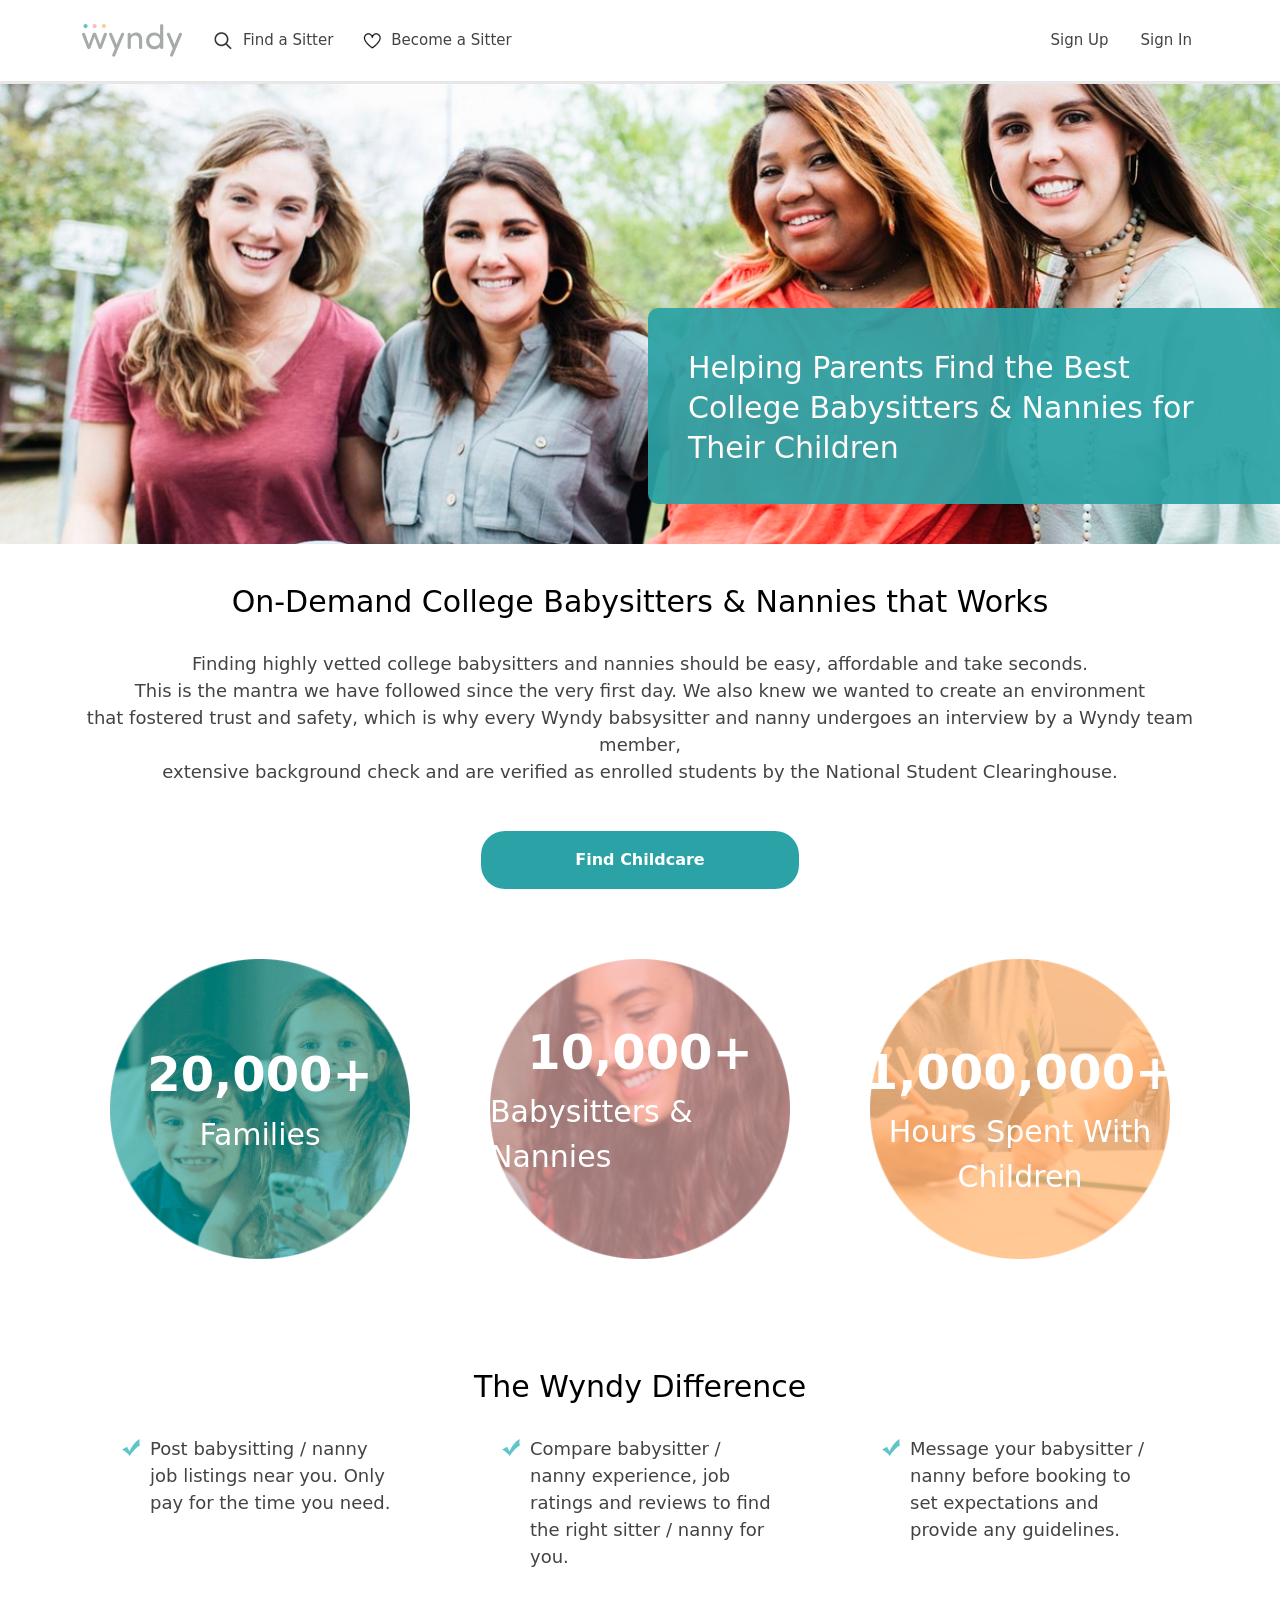
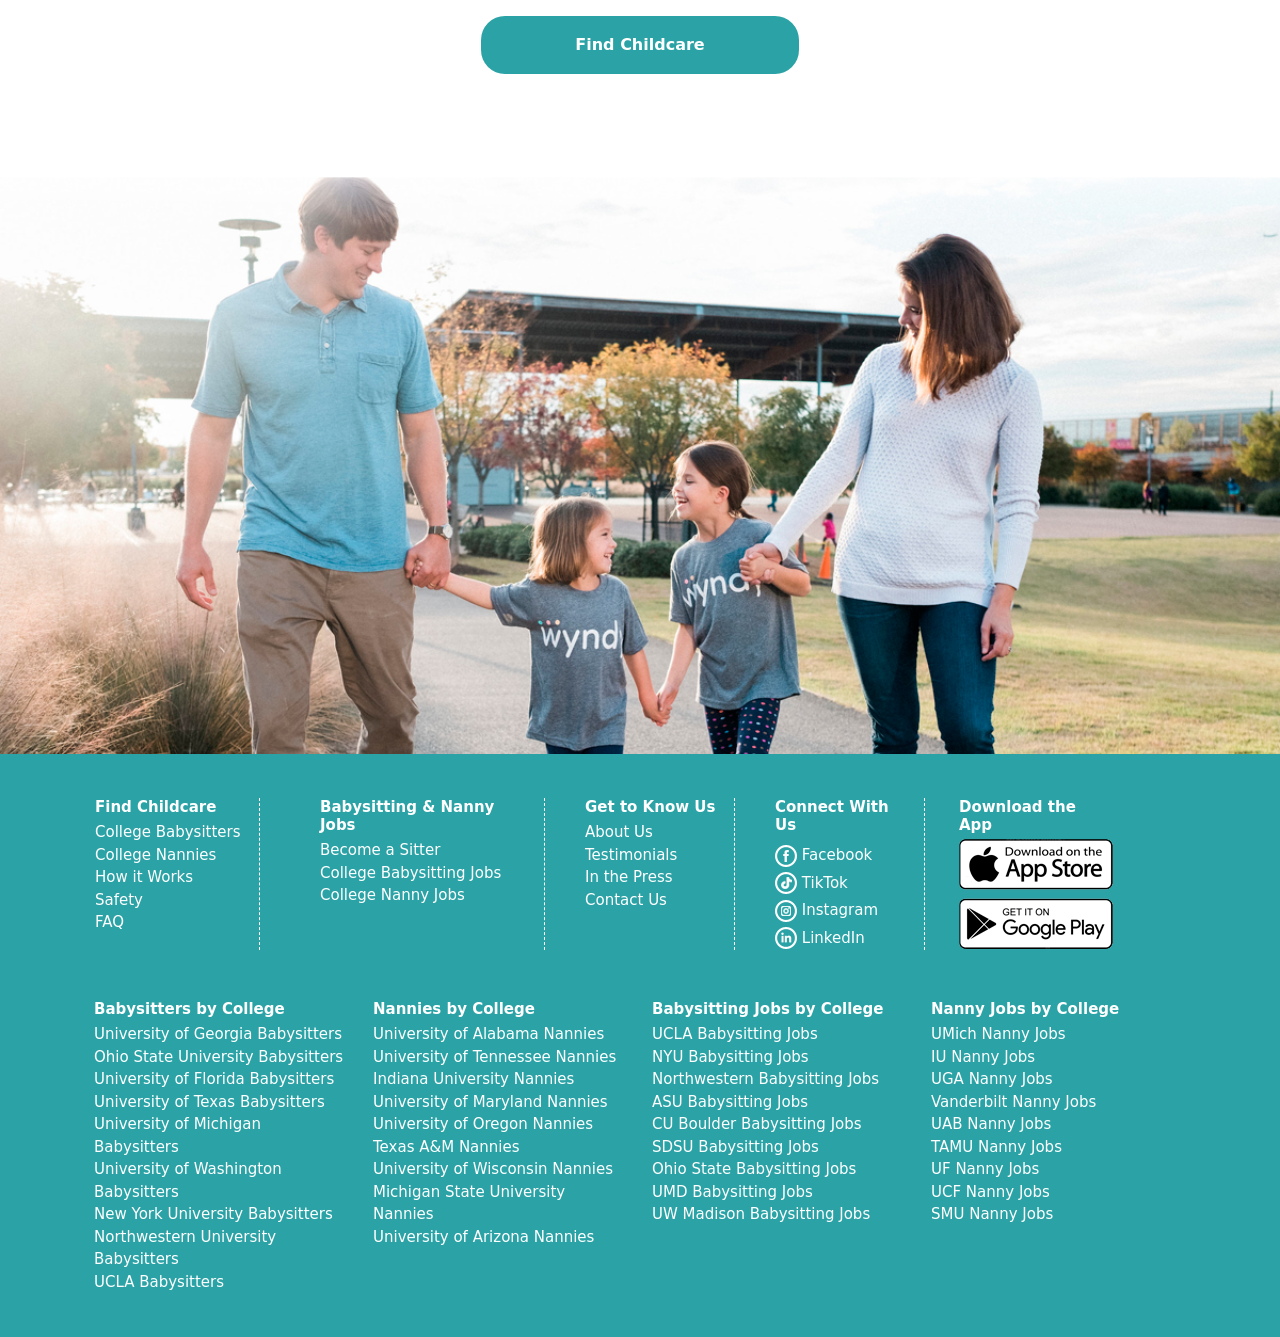
==== index.html @ 2cbefe4d "add index" ====
<!DOCTYPE html>
<html lang="en">
<head>
    <meta charset="UTF-8">
    <meta http-equiv="X-UA-Compatible" content="IE=edge">
    <meta name="viewport" content="width=device-width, initial-scale=1.0">
    <title>Wyndy</title>
    <link href="https://cdn.jsdelivr.net/npm/bootstrap@5.2.3/dist/css/bootstrap.min.css" rel="stylesheet" integrity="sha384-rbsA2VBKQhggwzxH7pPCaAqO46MgnOM80zW1RWuH61DGLwZJEdK2Kadq2F9CUG65" crossorigin="anonymous">
    <link rel="stylesheet" href="./css/header.css">
    <link rel="stylesheet" href="./css/style.css">
    <link rel="stylesheet" href="./css/footer.css">
    <link rel="stylesheet" href="./css/media.css">
</head>
<body>
          <div class="offcanvas offcanvas-end" id="sidebar" tabindex="-1" aria-labelledby="sidebarLabel">
            <div class="offcanvas-header">
              <h5 class="offcanvas-title" id="sidebarLabel"></h5>
              <button type="button" class="btn-close text-reset" data-bs-dismiss="offcanvas" aria-label="Закрыть"></button>
            </div>
            <div class="offcanvas-body">
                <div class="search search_mobil">
                    <a href="">
                        <img src="./images/search.png" alt="">
                        Find a Sitter 
                    </a>
                </div>
                <div class="like like_mobil">
                    <a href="">
                        <img src="./images/like.png" alt="like">
                        Become a Sitter  
                    </a>
                </div>
                <div class="header__right header__right_mobil_modal">
                    <div class="sing__up">
                        <button>Sign Up</button>
                    </div>
                    <div class="sing__in">
                        <button>Sign In</button>
                    </div>
                </div>
            </div>
          </div>
    <header>
        <div class="container">
            <div class="row">
                <div class="col-md-12 ">
                    <div class="header__container">
                        <div class="header__left">
                        <div class="logo"> <a href=""><img src="./images/logo.svg" alt="logo"></a> </div>
                        <div class="search">
                            <a href="">
                                <img src="./images/search.png" alt="">
                                Find a Sitter 
                            </a>
                        </div>
                        <div class="like">
                            <a href="">
                                <img src="./images/like.png" alt="like">
                                Become a Sitter  
                            </a>
                        </div>
                        </div>
                        
                        <div class="header__right">
                            <div class="sing__up">
                                <button>Sign Up</button>
                            </div>
                            <div class="sing__in">
                                <button>Sign In</button>
                            </div>
                        </div>
                        <div class="header__right_mobil">
                            <button class="navbar-toggler " type="button" data-bs-toggle="offcanvas" data-bs-target="#sidebar" aria-controls="sidebar">
                                <span class="navbar-toggler-icon"></span>
                        </div>
                    </div>
                   
                </div>
               
            </div>
        </div>
    </header>
    <div class="hero__container">
        <div class="container">
            <div class="row">
                <div class="col-xl-12">
                    <div class="gren__block">
                        <p>Helping Parents Find the Best College
                            Babysitters & Nannies for Their Children</p>
                    </div>
                </div>
            </div>
        </div>
    </div>
    <div class="main__container">
        <div class="container">
            <div class="row">
                <div class="col-xl-12">
                    <h2>On-Demand College Babysitters & Nannies that Works</h2>
                </div>
                <div class="col-xl-12">
                    <p class="many__text">Finding highly vetted college babysitters and nannies should be easy, affordable and take seconds. <br>
                        This is the mantra we have followed since the very first day. We also knew we wanted to create an environment <br>
                        that fostered trust and safety, which is why every Wyndy babsysitter and nanny undergoes an interview by a Wyndy team member, <br>
                        extensive background check and are verified as enrolled students by the National Student Clearinghouse. 
                        </p>
                </div>
                <div class="col-xl-12 button__position">
                    <button class="main__button">Find Childcare</button>
                </div>
            </div>
        </div>
    </div>
    <div class="circle__container">
        <div class="container">
            <div class="row circle__container_gap">
                <div class="col-md-6 col-lg-4 col-xl-4 center__block">
                    <div class="circle circle_1">
                        <h3>20,000+</h3>
                         <p>Families</p>
                    </div>
                    
                </div>
                <div class="col-md-6 col-lg-4  col-xl-4 center__block">
                    <div class="circle circle_2">
                        <h3>10,000+</h3>
                        <p>Babysitters &
                            Nannies</p>
                    </div>
                    
                </div>
                <div class="col-md-12 col-lg-4  col-xl-4 center__block">
                    <div class="circle circle_3">
                        <h3>1,000,000+</h3>
                        <p>Hours Spent
                            With Children</p>
                    </div>
                    
                </div>
            </div>
        </div>
    </div>
    <div class="wyndy__difference_container">
        <div class="container">
            <div class="row">
                <div class="col-xl-12">
                    <h2>The Wyndy Difference</h2>
                </div>
                <div class="col-12 col-xl-4">
                    <div class="center__block">
                        <div class="wyndy__difference_desc">
                            <div class="desc__img">
                                <img src="./images/Checkmark.svg" alt="">
                            </div>
                            <p>Post babysitting / nanny job listings 
                                near you. Only pay for the time
                                you need.</p>
                        </div>
                    </div>
                    
                </div>
                <div class="col-12 col-xl-4">
                    <div class="center__block">
                        <div class="wyndy__difference_desc">
                            <div class="desc__img">
                                <img src="./images/Checkmark.svg" alt="">
                            </div>
                            <p>Compare babysitter / nanny 
                                experience, job ratings and reviews 
                                to find the right sitter / nanny for you.</p>
                        </div>
                    </div>
                    
                </div>
                <div class="col-12 col-xl-4">
                    <div class="center__block">
                        <div class="wyndy__difference_desc">
                            <div class="desc__img">
                                <img src="./images/Checkmark.svg" alt="">
                            </div>
                            <p>Message your babysitter / nanny 
                                before booking to set expectations 
                                and provide any guidelines.</p>
                        </div>
                    </div>
                    
                </div>
                <div class="col-xl-12 button__position">
                    <button class="main__button">Find Childcare</button>
                </div>
            </div>
        </div>
    </div>
    <div class="big__img_container"></div>
    <footer>
        <div class="container">
                <div class="footer__top">
                    <div class="row">
                        <div class="col-6 col-sm-4 col-md-4 col-lg-2 col-xl-2 footer__block footer__block_first">
                            <h5>Find Childcare</h5>
                            <a href="">College Babysitters</a>
                            <a href="">College Nannies</a>
                            <a href="">How it Works</a>
                            <a href="">Safety</a>
                            <a href="">FAQ</a>
                        </div>
                        <div class="col-6 col-sm-4 col-md-4 col-lg-3 col-xl-3 footer__block footer__block_big">
                            <h5>Babysitting & Nanny Jobs</h5>
                            <a href="">Become a Sitter</a>
                            <a href="">College Babysitting Jobs</a>
                            <a href="">College Nanny Jobs</a>
                        </div>
                        <div class="col-6 col-sm-4 col-md-4 col-lg-2 col-xl-2 footer__block footer__block_mobils">
                            <h5>Get to Know Us</h5>
                            <a href="">About Us</a>
                            <a href="">Testimonials</a>
                            <a href="">In the Press</a>
                            <a href="">Contact Us</a>
                        </div>
                        <div class="col-6 col-sm-4 col-md-4 col-lg-2 col-xl-2 footer__block footer__block_link">
                            <h5>Connect With Us</h5>
                            <a href=""><img src="./images/facebook.png" alt=""> Facebook</a>
                            <a href=""><img src="./images/tikTok.png" alt=""> TikTok</a>
                            <a href=""><img src="./images/instagram.png" alt=""> Instagram</a>
                            <a href=""><img src="./images/linkeDin.png" alt=""> LinkedIn</a>
                        </div>
                        <div class="col-sm-4 col-md-8 col-lg-2 col-xl-2 footer__app">
                            <h5>Download the App</h5>
                            <div class="app__store">
                                <a href=""><img src="./images/appStore.png" alt=""></a>
                                
                            </div>
                            <div class="google__pay">
                                <a href=""><img src="./images/GooglePay.png" alt=""></a>
                            </div>
                        </div>
                    </div>
                    
                </div>
                <div class="footer__bottom">
                    <div class="container">
                        <div class="row">
                            <div class="col-12 col-sm-6 col-md-6 col-lg-3  col-xl-3 footer__bottom_flex">
                                <h5>Babysitters by College</h5>
                                <a href="">University of Georgia Babysitters</a>
                                <a href="">Ohio State University Babysitters</a>
                                <a href="">University of Florida Babysitters</a>
                                <a href="">University of Texas Babysitters</a>
                                <a href="">University of Michigan Babysitters</a>
                                <a href="">University of Washington Babysitters</a>
                                <a href="">New York University Babysitters</a>
                                <a href="">Northwestern University Babysitters</a>
                                <a href="">UCLA Babysitters</a>
                            </div>
                            <div class="col-12 col-sm-6 col-md-6 col-lg-3  col-xl-3 footer__bottom_flex footer__bottom_mobils">
                                <h5>Nannies by College</h5>
                                <a href="">University of Alabama Nannies</a>
                                <a href="">University of Tennessee Nannies</a>
                                <a href="">Indiana University Nannies</a>
                                <a href="">University of Maryland Nannies</a>
                                <a href="">University of Oregon Nannies</a>
                                <a href="">Texas A&M Nannies</a>
                                <a href="">University of Wisconsin Nannies</a>
                                <a href="">Michigan State University Nannies</a>
                                <a href="">University of Arizona Nannies</a>
                            </div>
                            <div class="col-12 col-sm-6 col-md-6 col-lg-3 col-xl-3 footer__bottom_flex footer__md">
                                <h5>Babysitting Jobs by College</h5>
                                <a href="">UCLA Babysitting Jobs</a>
                                <a href="">NYU Babysitting Jobs</a>
                                <a href="">Northwestern Babysitting Jobs</a>
                                <a href="">ASU Babysitting Jobs</a>
                                <a href="">CU Boulder Babysitting Jobs</a>
                                <a href="">SDSU Babysitting Jobs</a>
                                <a href="">Ohio State Babysitting Jobs</a>
                                <a href="">UMD Babysitting Jobs</a>
                                <a href="">UW Madison Babysitting Jobs</a>
                            </div>
                            <div class="col-12 col-sm-6 col-md-6 col-lg-3 col-xl-3 footer__bottom_flex footer__md">
                                <h5>Nanny Jobs by College</h5>
                                <a href="">UMich Nanny Jobs</a>
                                <a href="">IU Nanny Jobs</a>
                                <a href="">UGA Nanny Jobs</a>
                                <a href="">Vanderbilt Nanny Jobs</a>
                                <a href="">UAB Nanny Jobs</a>
                                <a href="">TAMU Nanny Jobs</a>
                                <a href="">UF Nanny Jobs</a>
                                <a href="">UCF Nanny Jobs</a>
                                <a href="">SMU Nanny Jobs</a>
                            </div>
                        </div>
                    </div>
                    
                </div>
           
        </div>
    </footer>
    <script src="./js/main.js"></script>
    <script src="https://cdn.jsdelivr.net/npm/@popperjs/core@2.11.6/dist/umd/popper.min.js" integrity="sha384-oBqDVmMz9ATKxIep9tiCxS/Z9fNfEXiDAYTujMAeBAsjFuCZSmKbSSUnQlmh/jp3" crossorigin="anonymous"></script>
<script src="https://cdn.jsdelivr.net/npm/bootstrap@5.2.3/dist/js/bootstrap.min.js" integrity="sha384-cuYeSxntonz0PPNlHhBs68uyIAVpIIOZZ5JqeqvYYIcEL727kskC66kF92t6Xl2V" crossorigin="anonymous"></script>
</body>
</html>
---- css/header.css ----
header {
  padding: 24px 0px;
  border-bottom: 3px solid #e7e7e7;
}
.header__container {
  display: flex;
  justify-content: space-between;
  align-items: center;
}
.header__container a,
.header__container button {
  font-size: 15px;
  color: #434343;
  text-decoration: none;
}
.header__left {
  display: flex;
  align-items: center;
}
.logo {
  width: 100px;
}
.logo img {
  width: 100%;
}
.header__right {
  display: flex;
  column-gap: 20px;
}
.header__right button {
  border: none;
  background-color: transparent;
}
.like a,
.search a {
  display: flex;
  align-items: center;
}
.search,
.like {
  margin-left: 30px;
}
.search img,
.like img {
  margin-right: 10px;
}
.header__right_mobil {
  display: none;
}
.navbar-toggler-icon {
  background-image: url("data:image/svg+xml,%3csvg viewBox='0 0 30 30' xmlns='http://www.w3.org/2000/svg'%3e%3cpath stroke='rgba(0,0,0,1)' stroke-width='3' stroke-linecap='round' stroke-miterlimit='10' d='M4 7h22M4 15h22M4 23h22'/%3e%3c/svg%3e") !important;
}

.search_mobil a,
.like_mobil a {
  color: #434343;
  text-decoration: none;
  margin-bottom: 20px;
}
.header__right_mobil_modal {
  margin-top: 50px;
  display: flex !important;
  flex-direction: row !important;
}
---- css/style.css ----
h2 {
  font-size: 30px;
  color: #000;
  text-align: center;
  margin-top: 40px;
  margin-bottom: 30px;
}
p {
  font-size: 18px;
  color: #434343;
}
.main__button {
  background-color: #2ba3a6;
  border: none;
  color: #fff;
  font-weight: bold;
  padding: 17px 94px;
  border-radius: 24px;
  font-size: 16px;
}
.hero__container {
  min-height: 460px;
  background-image: url("../images/bgHeader.png");
  background-repeat: no-repeat;
  background-size: cover;
  background-position: center -70px;
}
.hero__container {
  position: relative;
}

.gren__block {
  position: absolute;
  background-color: rgba(43, 163, 166, 0.96);
  opacity: 0.96;
  right: 0;
  top: 70%;
  transform: translateY(-50%);
  width: 632px;
  border-bottom-left-radius: 10px;
  border-top-left-radius: 10px;
  padding: 40px 40px 20px;
}
.gren__block p {
  font-size: 30px;
  line-height: 40px;
  color: #fff;
}
.main__container p {
  text-align: center;
}
.button__position {
  display: flex;
  justify-content: center;
  margin-top: 30px;
}
.circle__container {
  margin: 70px 0px;
}
.circle {
  display: flex;
  flex-direction: column;
  justify-content: center;
  align-items: center;
  row-gap: 0px;
  width: 300px;
  height: 300px;
  background-position: center center;
  background-repeat: no-repeat;
  background-size: cover;
}
.circle_1 {
  background-image: url("../images/families.png");
}
.circle_2 {
  background-image: url("../images/babysiters.png");
}
.circle_3 {
  background-image: url("../images/hoursspent.png");
  text-align: center;
}
.circle__container h3 {
  font-size: 48px;
  font-weight: bold;
  color: #fff;
}
.circle__container p {
  font-size: 30px;
  color: #fff;
}
.circle__container .center__block {
  display: flex;
  justify-content: center;
}
.circle_3 h3 {
  margin-top: 40px;
}
.wyndy__difference_desc {
  display: flex;
  padding: 0px 40px;
}
.wyndy__difference_desc p {
  /* padding: 0px 50px; */
  margin-left: 10px;
}
.big__img_container {
  margin-top: 50px;
  min-height: 630px;
  background-image: url("../images/lastBg.png");
  background-position: top center;
  background-size: cover;
  background-repeat: no-repeat;
}
---- css/footer.css ----
footer {
  background-color: #2ba3a6;
  padding: 44px 0px;
  color: #fff;
  font-size: 15px;
}
footer h5 {
  font-weight: bold;
  font-size: 15px;
  margin-bottom: 5px;
}
footer a {
  color: #fff;
  text-decoration: none;
}
footer a:hover {
  color: #fff;
}
.footer__block {
  display: flex;
  flex-direction: column;
  border-right: 1px dashed #fff;
  padding-left: 40px;
}
.footer__block_first {
  padding-left: 25px;
}
.footer__block_link {
  row-gap: 5px;
}
.footer__block_big {
  padding-left: 60px;
}
.google__pay {
  margin-top: 8px;
}
.footer__app {
  padding-left: 34px;
}
.footer__bottom {
  margin-top: 50px;
}
.footer__bottom_flex {
  display: flex;
  flex-direction: column;
}
---- css/media.css ----
@media (max-width: 1199px) {
  .hero__container {
    min-height: 372px;
  }
  .gren__block {
    width: 596px;
    padding: 28px 30px 10px;
  }
  .big__img_container {
    min-height: 525px;
  }
  .footer__block_big {
    padding-left: 40px;
  }
  .footer__block {
    padding-left: 22px;
  }
}
@media (max-width: 991px) {
  h2 {
    font-size: 28px;
  }
  .hero__container {
    min-height: 378px;
  }
  .hero__container {
    background-position: center -38px;
  }
  .gren__block {
    top: 80%;
  }
  .wyndy__difference_desc {
    padding: 0px;
  }
  .big__img_container {
    min-height: 406px;
  }
  .footer__block {
    border-right: none;
  }
  .footer__app {
    padding-left: 24px;
  }
  .footer__block_link,
  .footer__app {
    margin-top: 30px;
  }
  .footer__md {
    margin-top: 30px;
  }
}
@media (max-width: 767px) {
  .logo {
    width: 140px;
  }
  .search {
    display: none;
  }
  .like {
    display: none;
  }
  header {
    padding: 18px 0px;
  }

  .header__container {
    display: flex;
    align-items: center;
  }
  .hero__container {
    background-position: center -20px;
  }
  .hero__container {
    min-height: 355px;
  }
  .circle__container_gap {
    row-gap: 20px;
  }
  .big__img_container {
    min-height: 304px;
  }
}
@media (max-width: 575px) {
  .hero__container {
    min-height: 375px;
  }
  .gren__block {
    width: 390px;
  }
  .big__img_container {
    min-height: 206px;
  }
  .footer__block_mobils {
    margin-top: 30px;
  }
  .footer__bottom_mobils {
    margin-top: 30px;
  }
  .header__right {
    display: none;
  }
  .header__right_mobil {
    display: block;
  }
  .search_mobil,
  .like_mobil,
  .header__right_mobil {
    display: block !important;
    margin-left: 0;
  }
}
@media (max-width: 574px) {
  .gren__block {
    font-size: 26px;
    width: 320px;
    padding: 20px 19px 1px;
  }
  .main__container {
    margin-top: 40px;
  }
  .main__button {
    padding: 17px 75px;
  }
  .big__img_container {
    min-height: 169px;
  }
}
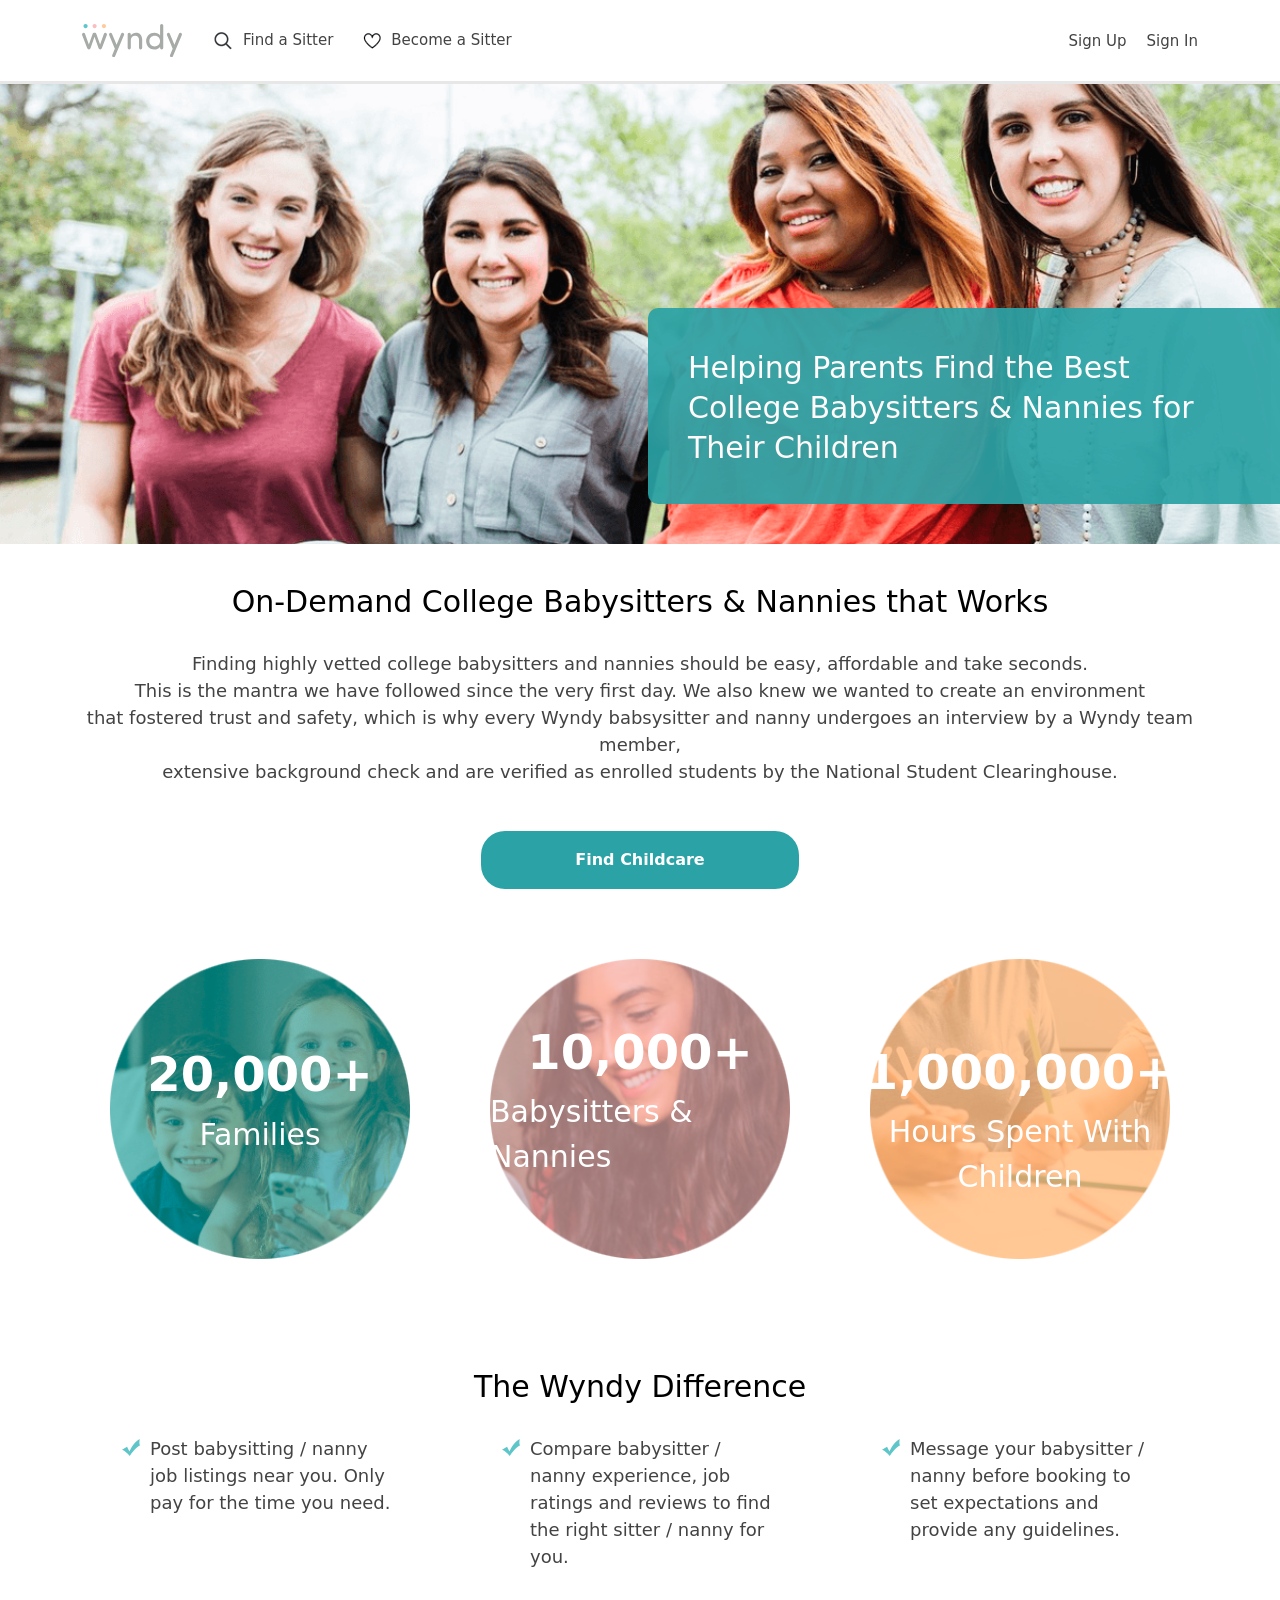
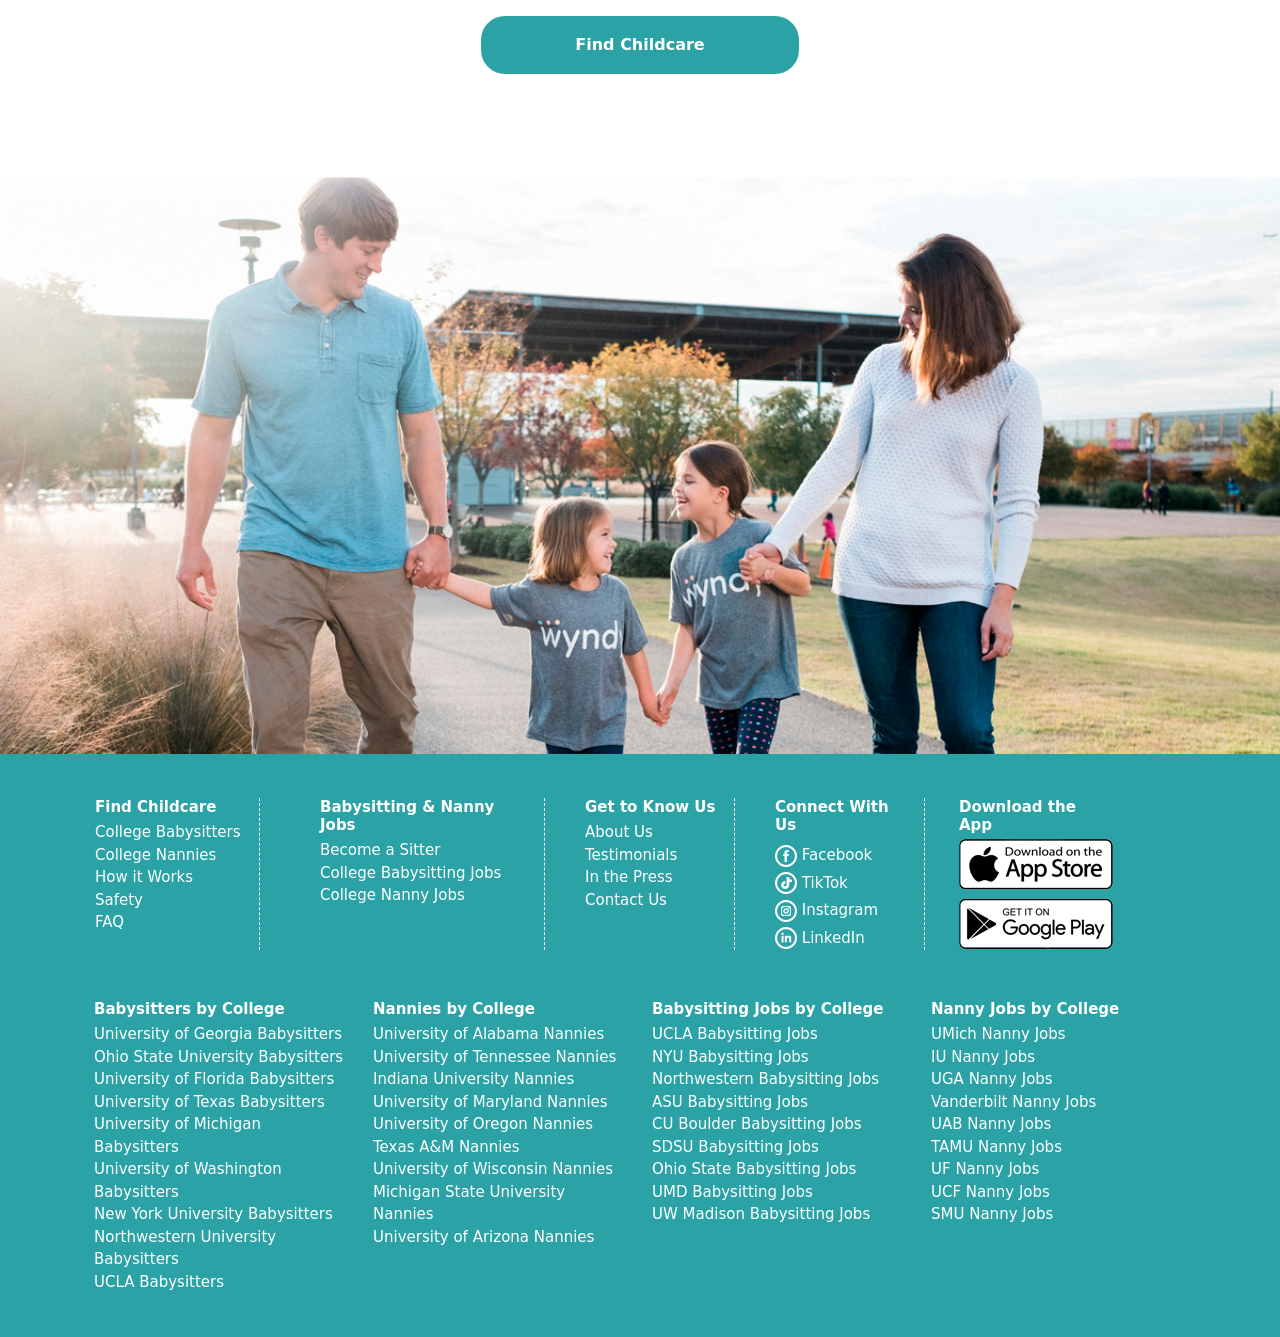
==== commit 37e99bd7: "add svg" ====
--- a/index.html
+++ b/index.html
@@ -20,22 +20,27 @@
             <div class="offcanvas-body">
                 <div class="search search_mobil">
                     <a href="">
-                        <img src="./images/search.png" alt="">
+                        <svg xmlns="http://www.w3.org/2000/svg" xmlns:xlink="http://www.w3.org/1999/xlink" width="21" height="20" viewBox="0 0 21 20">
+                            <image width="21" height="20" xlink:href="[data-uri]"/>
+                          </svg>
+                          
                         Find a Sitter 
                     </a>
                 </div>
                 <div class="like like_mobil">
                     <a href="">
-                        <img src="./images/like.png" alt="like">
+                        <svg xmlns="http://www.w3.org/2000/svg" xmlns:xlink="http://www.w3.org/1999/xlink" width="18" height="17" viewBox="0 0 18 17">
+                            <image width="18" height="17" xlink:href="[data-uri]"/>
+                          </svg>
                         Become a Sitter  
                     </a>
                 </div>
                 <div class="header__right header__right_mobil_modal">
                     <div class="sing__up">
-                        <button>Sign Up</button>
+                        <a href="">Sign Up</a>
                     </div>
                     <div class="sing__in">
-                        <button>Sign In</button>
+                        <a href="#">Sign In</a>
                     </div>
                 </div>
             </div>
@@ -46,16 +51,36 @@
                 <div class="col-md-12 ">
                     <div class="header__container">
                         <div class="header__left">
-                        <div class="logo"> <a href=""><img src="./images/logo.svg" alt="logo"></a> </div>
+                        <div class="logo"> <a href=""><svg width="512" height="171" viewBox="0 0 512 171" fill="none" xmlns="http://www.w3.org/2000/svg">
+                            <g clip-path="url(#clip0)">
+                            <path d="M38.6903 61.105L61.9139 5.01035C63.5216 0.91361 68.3446 -1.04457 72.4535 0.558794C76.7404 2.16067 78.5275 6.96927 76.7404 11.0653L31.0079 120.049C29.4009 124.145 24.7566 126.104 20.469 124.501C16.5396 122.72 14.9312 118.09 16.5396 113.994L29.7591 81.5842L0.46213 10.8864C-0.967573 6.79037 0.997548 1.62621 5.28441 0.379899C9.75074 -0.866417 13.8596 1.0925 15.646 5.54406L38.6903 61.105Z" transform="translate(434.572 45.2075)" fill="#A6ABA7"/>
+                            <path d="M43.5881 60.1913C28.5821 60.1913 16.6136 70.8752 16.6136 87.4366C16.6136 103.82 28.5821 115.217 43.5881 115.217C58.4145 115.217 71.2774 105.066 71.2774 87.4366C71.2774 69.6289 56.9863 60.1913 43.5881 60.1913ZM71.4554 8.19198C71.4554 3.73894 75.0288 0 79.6739 0C84.1395 0 87.7115 3.73894 87.7115 8.19198V121.984C87.7115 126.436 84.1395 130.176 79.6739 130.176C75.0288 130.176 71.4554 126.436 71.4554 121.984V116.464C65.9182 125.902 53.9489 131.066 42.3371 131.066C19.4715 131.066 4.74648e-06 113.971 4.74648e-06 87.6147C4.74648e-06 61.0813 19.1141 44.3418 42.1598 44.3418C54.3064 44.3418 65.9182 49.1504 71.4554 58.588V8.19198Z" transform="translate(328.39)" fill="#A6ABA7"/>
+                            <path d="M16.2569 14.2462C21.2594 4.27341 33.228 -3.63968e-07 42.3386 -3.63968e-07C63.0604 -3.63968e-07 74.4935 13.5343 74.4935 36.8625V77.6422C74.4935 82.0945 70.92 85.8342 66.2757 85.8342C61.8094 85.8342 58.2359 82.0945 58.2359 77.6422V37.9315C58.2359 24.0408 51.2698 15.8496 39.8374 15.8496C28.0468 15.8496 16.2569 22.4374 16.2569 40.0678V77.6422C16.2569 82.0945 12.6842 85.8342 8.03986 85.8342C3.57353 85.8342 -1.82557e-07 82.0945 -1.82557e-07 77.6422V9.08202C-1.82557e-07 4.63046 3.57353 0.890759 8.03986 0.890759C12.6842 0.890759 16.2569 4.63046 16.2569 9.08202V14.2462Z" transform="translate(233.715 44.3412)" fill="#A6ABA7"/>
+                            <path d="M38.6902 61.105L61.9139 5.01035C63.5216 0.91361 68.3446 -1.04457 72.4535 0.558794C76.7403 2.16067 78.5275 6.96927 76.7403 11.0653L31.0093 120.049C29.4016 124.145 24.7565 126.104 20.4689 124.501C16.5395 122.72 14.9311 118.09 16.5395 113.994L29.759 81.5842L0.462059 10.8864C-0.967645 6.79037 0.99819 1.62621 5.28431 0.379899C9.75064 -0.866417 13.8595 1.0925 15.6459 5.54406L38.6902 61.105Z" transform="translate(138.398 45.2075)" fill="#A6ABA7"/>
+                            <path d="M102.066 77.9976C100.28 82.6281 97.4218 84.9433 93.4924 84.9433H93.135C89.3835 84.9433 85.9887 82.6281 84.3818 77.9976L63.838 20.3003L44.0082 77.9976C42.4006 82.6281 39.3632 84.9433 35.4345 84.9433H35.0763C31.3256 84.9433 27.9308 82.6281 26.3231 77.9976L0.420147 10.5057C-1.00881 6.58788 1.31297 1.42372 5.7793 0.355558C10.0669 -0.890758 14.1751 1.24631 15.7843 5.69787L35.0763 60.0125L53.6558 7.47864C55.4407 2.49263 58.656 -5.91446e-07 63.4805 -5.91446e-07H64.3733C69.1964 -5.91446e-07 72.2337 2.49263 74.0201 7.47864L92.5996 60.0125L111.712 5.69787C113.321 1.24631 117.607 -0.890758 121.896 0.355558C126.362 1.42372 128.685 6.58788 127.255 10.5057L102.066 77.9976Z" transform="translate(0 45.2319)" fill="#A6ABA7"/>
+                            <path d="M21.5443 10.7231C21.5443 16.6439 16.7207 21.4454 10.7725 21.4454C4.82287 21.4454 3.83597e-06 16.6439 3.83597e-06 10.7231C3.83597e-06 4.80072 4.82287 0 10.7725 0C16.7207 0 21.5443 4.80072 21.5443 10.7231Z" transform="translate(101.416)" fill="#FDCB9C"/>
+                            <path d="M21.5429 10.7231C21.5429 16.6439 16.7207 21.4454 10.7718 21.4454C4.82214 21.4454 -4.56664e-07 16.6439 -4.56664e-07 10.7231C-4.56664e-07 4.80072 4.82214 0 10.7718 0C16.7207 0 21.5429 4.80072 21.5429 10.7231Z" transform="translate(53.6746)" fill="#F9BEBF"/>
+                            <path d="M21.5436 10.7231C21.5436 16.6439 16.7207 21.4454 10.7718 21.4454C4.82287 21.4454 -1.59832e-07 16.6439 -1.59832e-07 10.7231C-1.59832e-07 4.80072 4.82287 0 10.7718 0C16.7207 0 21.5436 4.80072 21.5436 10.7231Z" transform="translate(7.4054)" fill="#5EC6C9"/>
+                            </g>
+                            <defs>
+                            <clipPath id="clip0">
+                            <rect width="512" height="170.267" fill="white"/>
+                            </clipPath>
+                            </defs>
+                            </svg></a> </div>
                         <div class="search">
                             <a href="">
-                                <img src="./images/search.png" alt="">
+                                <svg xmlns="http://www.w3.org/2000/svg" xmlns:xlink="http://www.w3.org/1999/xlink" width="21" height="20" viewBox="0 0 21 20">
+                                    <image width="21" height="20" xlink:href="[data-uri]"/>
+                                  </svg>
                                 Find a Sitter 
                             </a>
                         </div>
                         <div class="like">
                             <a href="">
-                                <img src="./images/like.png" alt="like">
+                                <svg xmlns="http://www.w3.org/2000/svg" xmlns:xlink="http://www.w3.org/1999/xlink" width="18" height="17" viewBox="0 0 18 17">
+                                    <image width="18" height="17" xlink:href="[data-uri]"/>
+                                  </svg>
                                 Become a Sitter  
                             </a>
                         </div>
@@ -63,10 +88,10 @@
                         
                         <div class="header__right">
                             <div class="sing__up">
-                                <button>Sign Up</button>
+                                <a href="">Sign Up</a>
                             </div>
                             <div class="sing__in">
-                                <button>Sign In</button>
+                                <a href="">Sign In</a>
                             </div>
                         </div>
                         <div class="header__right_mobil">
@@ -150,7 +175,17 @@
                     <div class="center__block">
                         <div class="wyndy__difference_desc">
                             <div class="desc__img">
-                                <img src="./images/Checkmark.svg" alt="">
+                                <svg xmlns="http://www.w3.org/2000/svg" width="18" height="17" viewBox="0 0 18 17">
+                                    <defs>
+                                      <style>
+                                        .cls-1 {
+                                          fill: #5ec6c9;
+                                          fill-rule: evenodd;
+                                        }
+                                      </style>
+                                    </defs>
+                                    <path id="Checkmark_1_copy_5" data-name="Checkmark 1 copy 5" class="cls-1" d="M96.03,1317.83l2.442,4.58s3.968-9.31,10.226-12.42c-0.152,2.22-.763,4.14.306,6.51-2.748.59-8.4,7.24-10.227,10.49-2.595-3.1-5.647-5.47-7.784-6.21Z" transform="translate(-91 -1310)"/>
+                                  </svg>
                             </div>
                             <p>Post babysitting / nanny job listings 
                                 near you. Only pay for the time
@@ -163,7 +198,17 @@
                     <div class="center__block">
                         <div class="wyndy__difference_desc">
                             <div class="desc__img">
-                                <img src="./images/Checkmark.svg" alt="">
+                                <svg xmlns="http://www.w3.org/2000/svg" width="18" height="17" viewBox="0 0 18 17">
+                                    <defs>
+                                      <style>
+                                        .cls-1 {
+                                          fill: #5ec6c9;
+                                          fill-rule: evenodd;
+                                        }
+                                      </style>
+                                    </defs>
+                                    <path id="Checkmark_1_copy_5" data-name="Checkmark 1 copy 5" class="cls-1" d="M96.03,1317.83l2.442,4.58s3.968-9.31,10.226-12.42c-0.152,2.22-.763,4.14.306,6.51-2.748.59-8.4,7.24-10.227,10.49-2.595-3.1-5.647-5.47-7.784-6.21Z" transform="translate(-91 -1310)"/>
+                                  </svg>
                             </div>
                             <p>Compare babysitter / nanny 
                                 experience, job ratings and reviews 
@@ -176,7 +221,17 @@
                     <div class="center__block">
                         <div class="wyndy__difference_desc">
                             <div class="desc__img">
-                                <img src="./images/Checkmark.svg" alt="">
+                                <svg xmlns="http://www.w3.org/2000/svg" width="18" height="17" viewBox="0 0 18 17">
+                                    <defs>
+                                      <style>
+                                        .cls-1 {
+                                          fill: #5ec6c9;
+                                          fill-rule: evenodd;
+                                        }
+                                      </style>
+                                    </defs>
+                                    <path id="Checkmark_1_copy_5" data-name="Checkmark 1 copy 5" class="cls-1" d="M96.03,1317.83l2.442,4.58s3.968-9.31,10.226-12.42c-0.152,2.22-.763,4.14.306,6.51-2.748.59-8.4,7.24-10.227,10.49-2.595-3.1-5.647-5.47-7.784-6.21Z" transform="translate(-91 -1310)"/>
+                                  </svg>
                             </div>
                             <p>Message your babysitter / nanny 
                                 before booking to set expectations 
@@ -219,19 +274,33 @@
                         </div>
                         <div class="col-6 col-sm-4 col-md-4 col-lg-2 col-xl-2 footer__block footer__block_link">
                             <h5>Connect With Us</h5>
-                            <a href=""><img src="./images/facebook.png" alt=""> Facebook</a>
-                            <a href=""><img src="./images/tikTok.png" alt=""> TikTok</a>
-                            <a href=""><img src="./images/instagram.png" alt=""> Instagram</a>
-                            <a href=""><img src="./images/linkeDin.png" alt=""> LinkedIn</a>
+                            <a href=""><svg xmlns="http://www.w3.org/2000/svg" xmlns:xlink="http://www.w3.org/1999/xlink" width="22" height="22" viewBox="0 0 22 22">
+                                <image width="22" height="22" xlink:href="[data-uri]"/>
+                              </svg>
+                               Facebook</a>
+                            <a href=""><svg xmlns="http://www.w3.org/2000/svg" xmlns:xlink="http://www.w3.org/1999/xlink" width="22" height="22" viewBox="0 0 22 22">
+                                <image width="22" height="22" xlink:href="[data-uri]"/>
+                              </svg> TikTok</a>
+                            <a href=""><svg xmlns="http://www.w3.org/2000/svg" xmlns:xlink="http://www.w3.org/1999/xlink" width="22" height="22" viewBox="0 0 22 22">
+                                <image id="Layer_139_copy" data-name="Layer 139 copy" width="22" height="22" xlink:href="[data-uri]"/>
+                              </svg> Instagram</a>
+                            <a href=""><svg xmlns="http://www.w3.org/2000/svg" xmlns:xlink="http://www.w3.org/1999/xlink" width="22" height="22" viewBox="0 0 22 22">
+                                <image width="22" height="22" xlink:href="[data-uri]"/>
+                              </svg> LinkedIn</a>
                         </div>
                         <div class="col-sm-4 col-md-8 col-lg-2 col-xl-2 footer__app">
                             <h5>Download the App</h5>
                             <div class="app__store">
-                                <a href=""><img src="./images/appStore.png" alt=""></a>
+                                <a href=""><svg xmlns="http://www.w3.org/2000/svg" xmlns:xlink="http://www.w3.org/1999/xlink" width="154" height="51" viewBox="0 0 154 51">
+                                    <image width="154" height="51" xlink:href="[data-uri]"/>
+                                  </svg></a>
                                 
                             </div>
                             <div class="google__pay">
-                                <a href=""><img src="./images/GooglePay.png" alt=""></a>
+                                <a href=""><svg xmlns="http://www.w3.org/2000/svg" xmlns:xlink="http://www.w3.org/1999/xlink" width="154" height="52" viewBox="0 0 154 52">
+                                    <image width="154" height="52" xlink:href="[data-uri]"/>
+                                  </svg>
+                                  </a>
                             </div>
                         </div>
                     </div>
--- a/css/header.css
+++ b/css/header.css
@@ -7,8 +7,7 @@
   justify-content: space-between;
   align-items: center;
 }
-.header__container a,
-.header__container button {
+.header__container a {
   font-size: 15px;
   color: #434343;
   text-decoration: none;
@@ -20,17 +19,15 @@
 .logo {
   width: 100px;
 }
-.logo img {
+.logo svg {
   width: 100%;
+  height: 100%;
 }
 .header__right {
   display: flex;
   column-gap: 20px;
 }
-.header__right button {
-  border: none;
-  background-color: transparent;
-}
+
 .like a,
 .search a {
   display: flex;
@@ -40,8 +37,8 @@
 .like {
   margin-left: 30px;
 }
-.search img,
-.like img {
+.search svg,
+.like svg {
   margin-right: 10px;
 }
 .header__right_mobil {
@@ -62,3 +59,7 @@
   display: flex !important;
   flex-direction: row !important;
 }
+.header__right_mobil_modal a {
+  color: #434343;
+  text-decoration: none;
+}
--- a/css/style.css
+++ b/css/style.css
@@ -8,6 +8,12 @@
 p {
   font-size: 18px;
   color: #434343;
+}
+a:hover {
+  text-decoration: underline;
+}
+button:hover {
+  background-color: rgb(25, 112, 113);
 }
 .main__button {
   background-color: #2ba3a6;
@@ -100,7 +106,6 @@
   padding: 0px 40px;
 }
 .wyndy__difference_desc p {
-  /* padding: 0px 50px; */
   margin-left: 10px;
 }
 .big__img_container {
